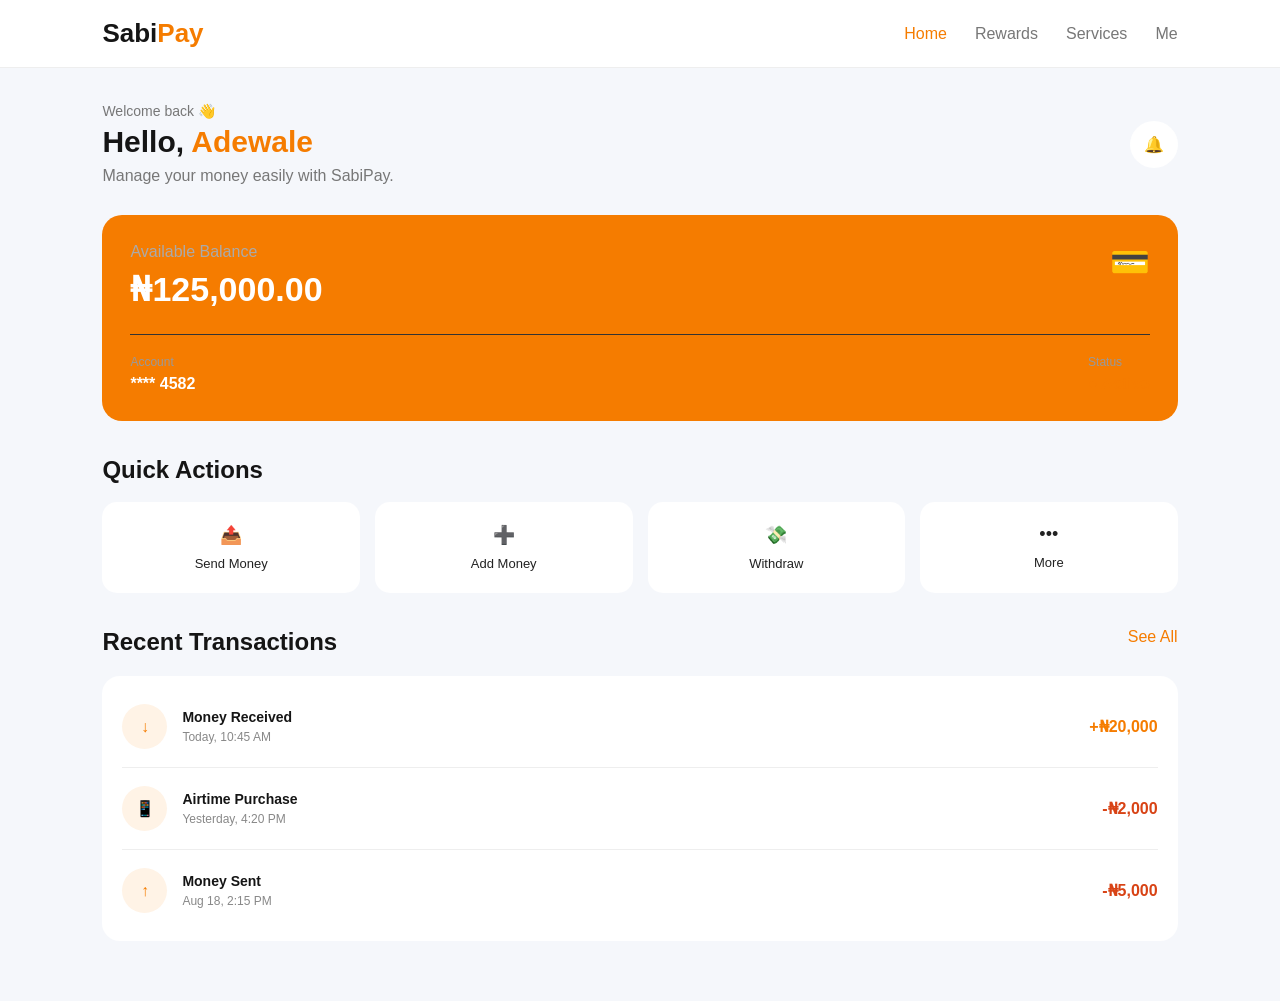
==== wallet/src/main/resources/static/index.html @ 8b9b050c "Add files via upload" ====
<!DOCTYPE html>
<html lang="en">
<head>
<meta charset="UTF-8">
<meta name="viewport" content="width=device-width, initial-scale=1.0">
<title>SabiPay - Home</title>
<link rel="stylesheet" href="css/style.css">
<link rel="stylesheet" href="https://cdnjs.cloudflare.com/ajax/libs/font-awesome/6.5.2/css/all.min.css">
</head>
<body>
<header class="navbar">
<div class="logo">Sabi<span>Pay</span></div>
<nav>
<a href="index.html" class="active">Home</a>
<a href="reward.html">Rewards</a>
<a href="service.html">Services</a>
<a href="me.html">Me</a>
</nav>
</header>
<main>
<section class="welcome"><div><p class="small-text">Welcome back 👋</p><h1>Hello, <span>Adewale</span></h1><p class="subtitle">Manage your money easily with SabiPay.</p></div><div class="notification">🔔</div></section>
<section class="wallet-card"><div class="wallet-top"><div><p>Available Balance</p><h2>₦125,000.00</h2></div><div class="wallet-icon">💳</div></div><div class="wallet-bottom"><div><span>Account</span><strong>**** 4582</strong></div><div><span>Status</span><strong class="status">● Active</strong></div></div></section>
<section class="section"><div class="section-heading"><h2>Quick Actions</h2></div><div class="quick-actions">
<button class="action-btn">📤<span>Send Money</span></button>
<button class="action-btn">➕<span>Add Money</span></button>
<button class="action-btn">💸<span>Withdraw</span></button>
<a class="action-btn" href="service.html">•••<span>More</span></a>
</div></section>
<section class="section"><div class="section-heading"><h2>Recent Transactions</h2><a href="#">See All</a></div><div class="transactions">
<div class="transaction"><div class="transaction-icon">↓</div><div class="transaction-info"><h3>Money Received</h3><p>Today, 10:45 AM</p></div><strong class="income">+₦20,000</strong></div>
<div class="transaction"><div class="transaction-icon">📱</div><div class="transaction-info"><h3>Airtime Purchase</h3><p>Yesterday, 4:20 PM</p></div><strong class="expense">-₦2,000</strong></div>
<div class="transaction"><div class="transaction-icon">↑</div><div class="transaction-info"><h3>Money Sent</h3><p>Aug 18, 2:15 PM</p></div><strong class="expense">-₦5,000</strong></div>
</div></section>
</main>
<script src="js/script.js"></script>
</body>
</html>
---- wallet/src/main/resources/static/css/style.css ----
*{margin:0;padding:0;box-sizing:border-box}
body{font-family:Arial,sans-serif;background:#f5f7fb;color:#151515;min-height:100vh}
.navbar{background:#fff;padding:18px 8%;display:flex;justify-content:space-between;align-items:center;border-bottom:1px solid #eee}
.logo{font-size:26px;font-weight:800}.logo span{color:#f57c00}.navbar nav{display:flex;gap:28px}.navbar nav a{text-decoration:none;color:#777}.navbar nav a:hover,.navbar nav a.active{color:#f57c00}
main{width:84%;max-width:1100px;margin:35px auto 60px}.welcome{display:flex;justify-content:space-between;align-items:center;margin-bottom:30px}
.small-text{color:#777;font-size:14px;margin-bottom:6px}.welcome h1,.page-heading h1{font-size:30px;margin-bottom:8px}.welcome h1 span{color:#f57c00}.subtitle{color:#777}
.notification{background:#fff;padding:14px;border-radius:50%}.wallet-card{background:#f57c00;color:#fff;padding:28px;border-radius:20px;margin-bottom:35px}
.wallet-top{display:flex;justify-content:space-between}.wallet-top p{color:#aaa;margin-bottom:8px}.wallet-top h2{font-size:34px}.wallet-icon{font-size:32px;color:#f57c00}
.wallet-bottom{border-top:1px solid #333;margin-top:25px;padding-top:20px;display:flex;justify-content:space-between}.wallet-bottom div{display:flex;flex-direction:column;gap:6px}.wallet-bottom span{color:#999;font-size:12px}.status{color:#f57c00}
.section{margin-bottom:35px}.section-heading{display:flex;justify-content:space-between;margin-bottom:18px}.section-heading a{color:#f57c00;text-decoration:none}
.quick-actions,.service-grid,.cards{display:grid;grid-template-columns:repeat(4,1fr);gap:15px}.cards{grid-template-columns:repeat(2,1fr)}
.action-btn{border:0;background:#fff;padding:22px;border-radius:15px;text-decoration:none;color:#222;cursor:pointer;text-align:center;font-size:18px}.action-btn span{display:block;font-size:13px;margin-top:10px}.action-btn:hover{transform:translateY(-4px)}
.transactions,.panel{background:#fff;border-radius:18px;padding:10px 20px;margin-top:20px}.transaction,.list-item{display:flex;align-items:center;gap:15px;padding:18px 0;border-bottom:1px solid #eee}.transaction:last-child,.list-item:last-child{border-bottom:0}.transaction-icon{width:45px;height:45px;background:#fff3e6;color:#f57c00;border-radius:50%;display:flex;align-items:center;justify-content:center}.transaction-info{flex:1}.transaction-info h3{font-size:14px;margin-bottom:5px}.transaction-info p,.info-card p,.profile p{color:#888;font-size:12px}.income{color:#f57c00}.expense{color:#d84315}
.info-card{background:#fff;border-radius:18px;padding:25px}.info-card h2{margin-bottom:8px}.list-item{justify-content:space-between}.list-item button{border:0;background:#f57c00;color:#fff;padding:9px 16px;border-radius:8px}.profile{text-align:center}.profile-avatar{width:80px;height:80px;border-radius:50%;background:#fff3e6;display:flex;align-items:center;justify-content:center;font-size:30px;margin:10px auto 15px}.profile hr{border:0;border-top:1px solid #eee;margin:15px 0}
.service-grid{grid-template-columns:repeat(2,1fr)}.page-heading{margin-bottom:30px}
@media(max-width:700px){.navbar{padding:15px 5%}.navbar nav{gap:14px}.navbar nav a{font-size:12px}main{width:90%}.welcome h1,.page-heading h1{font-size:25px}.quick-actions,.service-grid,.cards{grid-template-columns:repeat(2,1fr)}}

.service-card{position:relative;transition:.3s}
.service-card:hover{transform:translateY(-5px);box-shadow:0 10px 25px rgba(0,0,0,.08)}
.service-icon{width:55px;height:55px;border-radius:50%;background:#fff3e6;color:#f57c00;display:flex;align-items:center;justify-content:center;font-size:25px;margin-bottom:15px}
.service-card button{margin-top:18px;border:0;background:#f57c00;color:#fff;padding:10px 16px;border-radius:8px;cursor:pointer}
.service-card button:hover{opacity:.9}
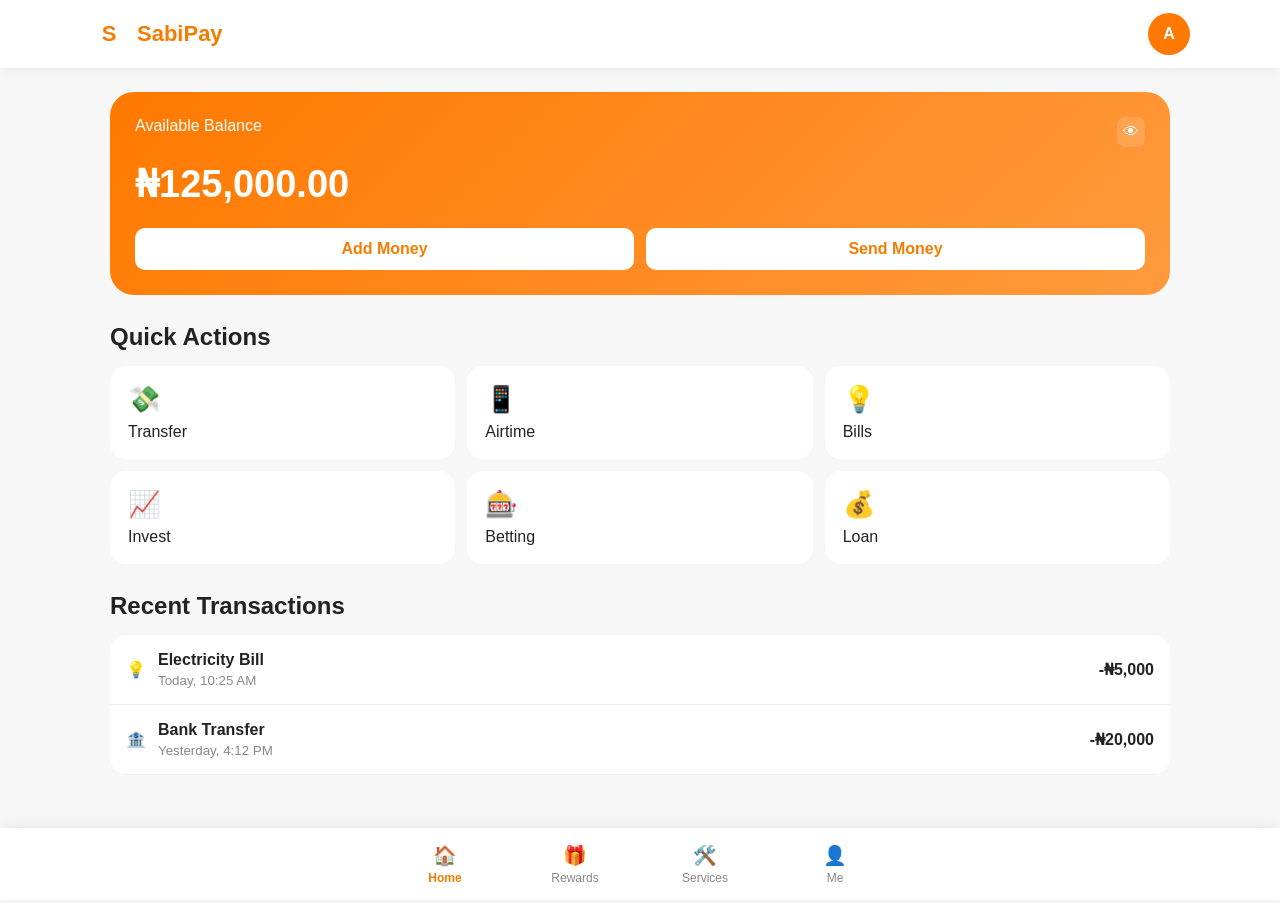
==== commit 67d54514: "Add files via upload" ====
--- a/wallet/src/main/resources/static/index.html
+++ b/wallet/src/main/resources/static/index.html
@@ -1,37 +1,10 @@
 <!DOCTYPE html>
-<html lang="en">
-<head>
-<meta charset="UTF-8">
-<meta name="viewport" content="width=device-width, initial-scale=1.0">
-<title>SabiPay - Home</title>
-<link rel="stylesheet" href="css/style.css">
-<link rel="stylesheet" href="https://cdnjs.cloudflare.com/ajax/libs/font-awesome/6.5.2/css/all.min.css">
-</head>
-<body>
-<header class="navbar">
-<div class="logo">Sabi<span>Pay</span></div>
-<nav>
-<a href="index.html" class="active">Home</a>
-<a href="reward.html">Rewards</a>
-<a href="service.html">Services</a>
-<a href="me.html">Me</a>
-</nav>
-</header>
-<main>
-<section class="welcome"><div><p class="small-text">Welcome back 👋</p><h1>Hello, <span>Adewale</span></h1><p class="subtitle">Manage your money easily with SabiPay.</p></div><div class="notification">🔔</div></section>
-<section class="wallet-card"><div class="wallet-top"><div><p>Available Balance</p><h2>₦125,000.00</h2></div><div class="wallet-icon">💳</div></div><div class="wallet-bottom"><div><span>Account</span><strong>**** 4582</strong></div><div><span>Status</span><strong class="status">● Active</strong></div></div></section>
-<section class="section"><div class="section-heading"><h2>Quick Actions</h2></div><div class="quick-actions">
-<button class="action-btn">📤<span>Send Money</span></button>
-<button class="action-btn">➕<span>Add Money</span></button>
-<button class="action-btn">💸<span>Withdraw</span></button>
-<a class="action-btn" href="service.html">•••<span>More</span></a>
-</div></section>
-<section class="section"><div class="section-heading"><h2>Recent Transactions</h2><a href="#">See All</a></div><div class="transactions">
-<div class="transaction"><div class="transaction-icon">↓</div><div class="transaction-info"><h3>Money Received</h3><p>Today, 10:45 AM</p></div><strong class="income">+₦20,000</strong></div>
-<div class="transaction"><div class="transaction-icon">📱</div><div class="transaction-info"><h3>Airtime Purchase</h3><p>Yesterday, 4:20 PM</p></div><strong class="expense">-₦2,000</strong></div>
-<div class="transaction"><div class="transaction-icon">↑</div><div class="transaction-info"><h3>Money Sent</h3><p>Aug 18, 2:15 PM</p></div><strong class="expense">-₦5,000</strong></div>
-</div></section>
-</main>
-<script src="js/script.js"></script>
-</body>
-</html>+<html lang="en"><head><meta charset="UTF-8"><meta name="viewport" content="width=device-width,initial-scale=1.0"><title>SabiPay - Home</title><link rel="stylesheet" href="css/style.css"></head>
+<body><header class="topbar"><a class="brand" href="index.html"><span class="logo-mark small">S</span>SabiPay</a><a class="avatar" href="me.html">A</a></header>
+<main class="app-main"><section class="balance-card"><div>Available Balance <button class="balance-eye">👁</button></div><h1>₦125,000.00</h1><div class="balance-actions"><button>Add Money</button><button>Send Money</button></div></section>
+<section class="section"><div class="section-title"><h2>Quick Actions</h2></div><div class="service-grid">
+<a href="service.html"><span>💸</span>Transfer</a><a href="service.html"><span>📱</span>Airtime</a><a href="service.html"><span>💡</span>Bills</a><a href="service.html"><span>📈</span>Invest</a><a href="service.html"><span>🎰</span>Betting</a><a href="service.html"><span>💰</span>Loan</a></div></section>
+<section class="section"><div class="section-title"><h2>Recent Transactions</h2></div><div class="transaction-list">
+<div class="transaction"><span>💡</span><div><b>Electricity Bill</b><small>Today, 10:25 AM</small></div><strong>-₦5,000</strong></div>
+<div class="transaction"><span>🏦</span><div><b>Bank Transfer</b><small>Yesterday, 4:12 PM</small></div><strong>-₦20,000</strong></div></div></section></main>
+<nav class="bottom-nav"><a class="active" href="index.html">🏠<span>Home</span></a><a href="reward.html">🎁<span>Rewards</span></a><a href="service.html">🛠️<span>Services</span></a><a href="me.html">👤<span>Me</span></a></nav><script src="js/app.js"></script></body></html>
--- a/wallet/src/main/resources/static/css/style.css
+++ b/wallet/src/main/resources/static/css/style.css
@@ -1,22 +1 @@
-*{margin:0;padding:0;box-sizing:border-box}
-body{font-family:Arial,sans-serif;background:#f5f7fb;color:#151515;min-height:100vh}
-.navbar{background:#fff;padding:18px 8%;display:flex;justify-content:space-between;align-items:center;border-bottom:1px solid #eee}
-.logo{font-size:26px;font-weight:800}.logo span{color:#f57c00}.navbar nav{display:flex;gap:28px}.navbar nav a{text-decoration:none;color:#777}.navbar nav a:hover,.navbar nav a.active{color:#f57c00}
-main{width:84%;max-width:1100px;margin:35px auto 60px}.welcome{display:flex;justify-content:space-between;align-items:center;margin-bottom:30px}
-.small-text{color:#777;font-size:14px;margin-bottom:6px}.welcome h1,.page-heading h1{font-size:30px;margin-bottom:8px}.welcome h1 span{color:#f57c00}.subtitle{color:#777}
-.notification{background:#fff;padding:14px;border-radius:50%}.wallet-card{background:#f57c00;color:#fff;padding:28px;border-radius:20px;margin-bottom:35px}
-.wallet-top{display:flex;justify-content:space-between}.wallet-top p{color:#aaa;margin-bottom:8px}.wallet-top h2{font-size:34px}.wallet-icon{font-size:32px;color:#f57c00}
-.wallet-bottom{border-top:1px solid #333;margin-top:25px;padding-top:20px;display:flex;justify-content:space-between}.wallet-bottom div{display:flex;flex-direction:column;gap:6px}.wallet-bottom span{color:#999;font-size:12px}.status{color:#f57c00}
-.section{margin-bottom:35px}.section-heading{display:flex;justify-content:space-between;margin-bottom:18px}.section-heading a{color:#f57c00;text-decoration:none}
-.quick-actions,.service-grid,.cards{display:grid;grid-template-columns:repeat(4,1fr);gap:15px}.cards{grid-template-columns:repeat(2,1fr)}
-.action-btn{border:0;background:#fff;padding:22px;border-radius:15px;text-decoration:none;color:#222;cursor:pointer;text-align:center;font-size:18px}.action-btn span{display:block;font-size:13px;margin-top:10px}.action-btn:hover{transform:translateY(-4px)}
-.transactions,.panel{background:#fff;border-radius:18px;padding:10px 20px;margin-top:20px}.transaction,.list-item{display:flex;align-items:center;gap:15px;padding:18px 0;border-bottom:1px solid #eee}.transaction:last-child,.list-item:last-child{border-bottom:0}.transaction-icon{width:45px;height:45px;background:#fff3e6;color:#f57c00;border-radius:50%;display:flex;align-items:center;justify-content:center}.transaction-info{flex:1}.transaction-info h3{font-size:14px;margin-bottom:5px}.transaction-info p,.info-card p,.profile p{color:#888;font-size:12px}.income{color:#f57c00}.expense{color:#d84315}
-.info-card{background:#fff;border-radius:18px;padding:25px}.info-card h2{margin-bottom:8px}.list-item{justify-content:space-between}.list-item button{border:0;background:#f57c00;color:#fff;padding:9px 16px;border-radius:8px}.profile{text-align:center}.profile-avatar{width:80px;height:80px;border-radius:50%;background:#fff3e6;display:flex;align-items:center;justify-content:center;font-size:30px;margin:10px auto 15px}.profile hr{border:0;border-top:1px solid #eee;margin:15px 0}
-.service-grid{grid-template-columns:repeat(2,1fr)}.page-heading{margin-bottom:30px}
-@media(max-width:700px){.navbar{padding:15px 5%}.navbar nav{gap:14px}.navbar nav a{font-size:12px}main{width:90%}.welcome h1,.page-heading h1{font-size:25px}.quick-actions,.service-grid,.cards{grid-template-columns:repeat(2,1fr)}}
-
-.service-card{position:relative;transition:.3s}
-.service-card:hover{transform:translateY(-5px);box-shadow:0 10px 25px rgba(0,0,0,.08)}
-.service-icon{width:55px;height:55px;border-radius:50%;background:#fff3e6;color:#f57c00;display:flex;align-items:center;justify-content:center;font-size:25px;margin-bottom:15px}
-.service-card button{margin-top:18px;border:0;background:#f57c00;color:#fff;padding:10px 16px;border-radius:8px;cursor:pointer}
-.service-card button:hover{opacity:.9}
+*{box-sizing:border-box;margin:0;padding:0}body{font-family:Arial,Helvetica,sans-serif;background:#f7f7f7;color:#222}a{text-decoration:none;color:inherit}button,input{font:inherit}.auth-page{min-height:100vh;background:linear-gradient(145deg,#ff7900,#ff9d3d);display:flex;align-items:center;justify-content:center;padding:24px}.auth-container{width:100%;max-width:440px}.auth-brand{text-align:center;color:#fff;margin-bottom:22px}.auth-brand h1{font-size:32px;margin:10px 0 6px}.logo-mark{width:58px;height:58px;border-radius:18px;background:#fff;color:#f57c00;display:inline-flex;align-items:center;justify-content:center;font-size:32px;font-weight:800}.logo-mark.small{width:38px;height:38px;border-radius:12px;font-size:22px}.auth-card{background:#fff;border-radius:24px;padding:30px;box-shadow:0 20px 50px #0003}.auth-card h2{font-size:26px;margin-bottom:7px}.muted{color:#777;margin-bottom:24px}label{display:block;font-weight:600;margin:15px 0 7px}input{width:100%;padding:14px;border:1px solid #ddd;border-radius:12px;outline:none}input:focus{border-color:#ff7900}.password-wrap{position:relative}.password-wrap input{padding-right:65px}.password-toggle{position:absolute;right:8px;top:7px;border:0;background:none;color:#f57c00;font-weight:700;cursor:pointer;padding:7px}.forgot-link{display:block;text-align:right;color:#f57c00;margin:12px 0 18px}.primary-btn{width:100%;border:0;background:#ff7900;color:#fff;padding:14px;border-radius:12px;font-weight:700;cursor:pointer}.switch-auth{text-align:center;margin-top:20px;color:#777}.switch-auth a{color:#f57c00;font-weight:700}.topbar{height:68px;background:#fff;display:flex;align-items:center;justify-content:space-between;padding:0 max(20px,calc((100% - 1100px)/2));box-shadow:0 2px 12px #0000000d;position:sticky;top:0;z-index:10}.brand{display:flex;align-items:center;gap:9px;font-size:22px;font-weight:800;color:#f57c00}.avatar,.profile-avatar{width:42px;height:42px;border-radius:50%;background:#ff7900;color:#fff;display:flex;align-items:center;justify-content:center;font-weight:800}.app-main{max-width:1100px;margin:auto;padding:24px 20px 100px}.balance-card,.reward-card{background:linear-gradient(135deg,#ff7900,#ff9a3d);color:#fff;border-radius:24px;padding:25px;margin-bottom:28px}.balance-card>div:first-child{display:flex;justify-content:space-between}.balance-eye{border:0;background:#ffffff25;color:#fff;padding:6px;border-radius:8px}.balance-card h1{font-size:38px;margin:15px 0 22px}.balance-actions{display:flex;gap:12px}.balance-actions button{flex:1;border:0;padding:12px;border-radius:10px;color:#f57c00;background:#fff;font-weight:700}.section{margin-bottom:28px}.section-title{display:flex;justify-content:space-between;margin-bottom:15px}.service-grid{display:grid;grid-template-columns:repeat(3,1fr);gap:12px}.service-grid a{background:#fff;border-radius:16px;padding:18px;display:flex;flex-direction:column;gap:8px}.service-grid span{font-size:26px}.service-grid.large{grid-template-columns:repeat(2,1fr)}small{display:block;color:#888;margin-top:4px}.transaction-list,.settings-list,.reward-list{background:#fff;border-radius:18px;overflow:hidden}.transaction{display:flex;align-items:center;gap:12px;padding:16px;border-bottom:1px solid #eee}.transaction div{flex:1}.page-heading{margin:15px 0 25px}.page-heading p{color:#777;margin-top:6px}.reward-card h1{font-size:42px;margin:12px 0 20px}.reward-card h1 small{font-size:18px}.reward-card .primary-btn{background:#fff;color:#f57c00;width:auto}.reward-list>div{display:flex;align-items:center;gap:14px;padding:17px;border-bottom:1px solid #eee}.reward-list>div>div{flex:1}.reward-list button{border:0;background:#fff3e8;color:#f57c00;padding:8px 12px;border-radius:9px}.profile-card{text-align:center;background:#fff;border-radius:20px;padding:28px;margin-bottom:22px}.profile-avatar{width:72px;height:72px;margin:0 auto 12px;font-size:26px}.profile-card p{color:#777;margin-top:5px}.settings-list a{display:flex;align-items:center;gap:13px;padding:17px;border-bottom:1px solid #eee}.settings-list b{margin-left:auto;color:#aaa}.logout-btn{width:100%;margin-top:18px;border:1px solid #ff7900;color:#ff7900;background:#fff;padding:13px;border-radius:12px;font-weight:700}.bottom-nav{position:fixed;bottom:0;left:0;right:0;height:72px;background:#fff;display:flex;justify-content:center;box-shadow:0 -3px 15px #00000010;z-index:20}.bottom-nav a{width:130px;display:flex;flex-direction:column;align-items:center;justify-content:center;gap:4px;color:#888;font-size:19px}.bottom-nav a span{font-size:12px}.bottom-nav a.active{color:#f57c00;font-weight:700}@media(max-width:650px){.service-grid,.service-grid.large{grid-template-columns:repeat(2,1fr)}.balance-card h1{font-size:31px}.app-main{padding:18px 14px 95px}.auth-card{padding:24px}.bottom-nav a{width:25%}}
